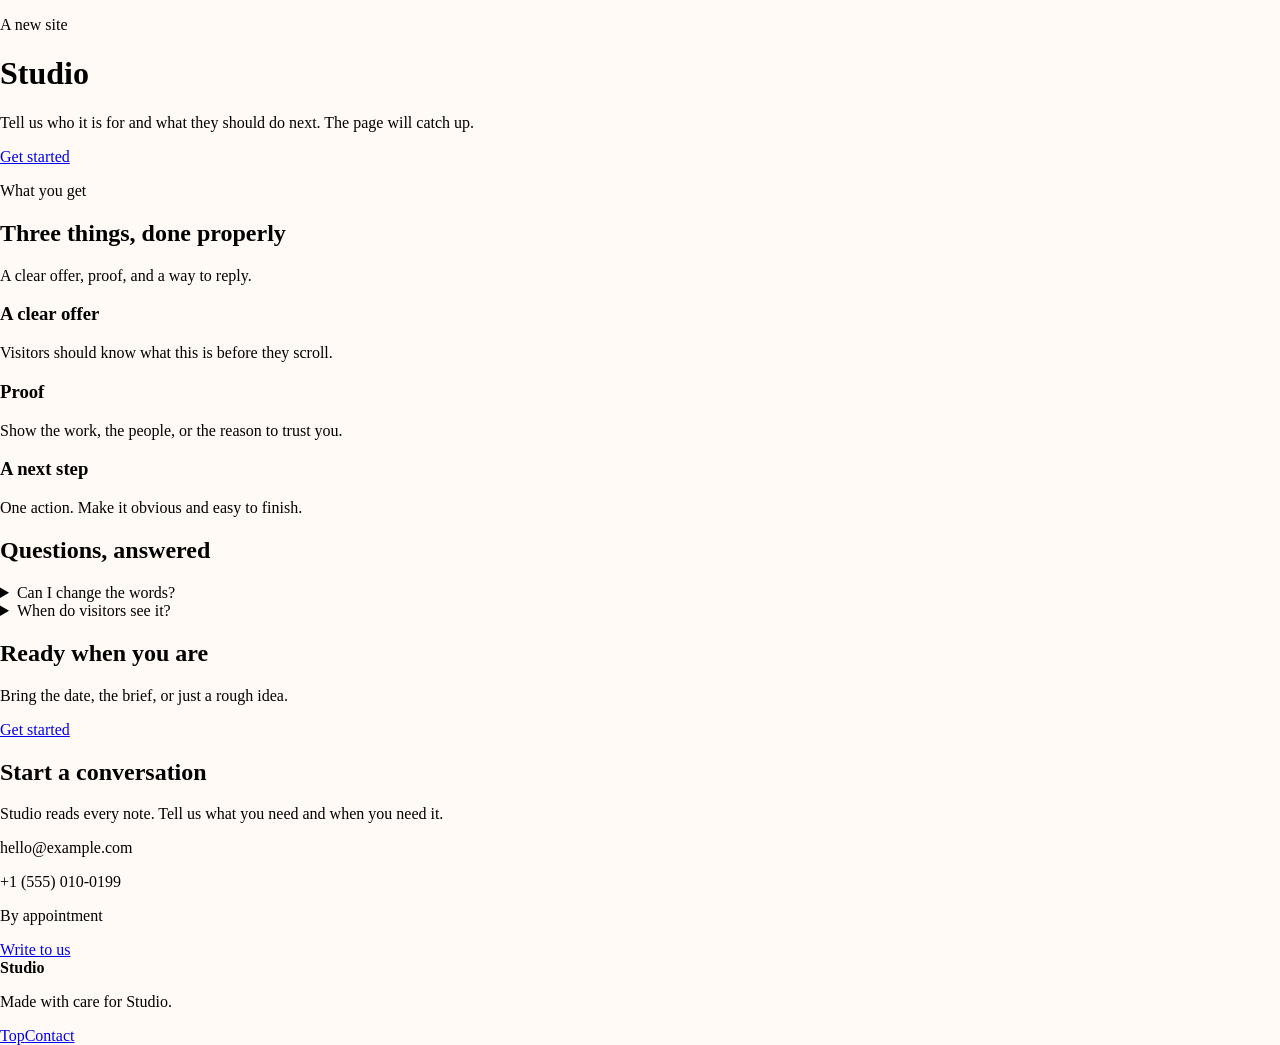
==== sites/samosa-seller-ce75/index.html @ 52d072a5 "Add sites/samosa-seller-ce75" ====
<!DOCTYPE html>
<html lang="en"><head><meta charset="utf-8"><meta name="viewport" content="width=device-width, initial-scale=1"><title>Studio</title><link rel="stylesheet" href="styles.css"></head><body style="margin:0;background:#fffaf5"><div class="site" id="top" style="--primary:#c2410c;--accent:#ea580c;--background:#fffaf5;--surface:#ffffff;--text:#1c1917;--muted:#78716c;--font:Outfit, sans-serif;--display:Fraunces, Georgia, serif;--radius:18px;--on-primary:#ffffff"><header class="hero" id="hero-45e8be"><div class="wrap"><p class="eyebrow">A new site</p><h1>Studio</h1><p class="subhead">Tell us who it is for and what they should do next. The page will catch up.</p><a class="btn" href="#contact-f2dfbe">Get started</a></div></header><section class="band" id="features-eb4b9d"><div class="wrap"><p class="eyebrow">What you get</p><h2>Three things, done properly</h2><p class="lede">A clear offer, proof, and a way to reply.</p><div class="grid cols-3"><article class="card"><h3>A clear offer</h3><p>Visitors should know what this is before they scroll.</p></article><article class="card"><h3>Proof</h3><p>Show the work, the people, or the reason to trust you.</p></article><article class="card"><h3>A next step</h3><p>One action. Make it obvious and easy to finish.</p></article></div></div></section><section class="band" id="faq-fde30a"><div class="wrap prose"><h2>Questions, answered</h2><details><summary>Can I change the words?</summary><p>Select any section and type, or tell the chat what to rewrite.</p></details><details><summary>When do visitors see it?</summary><p>When you publish. Drafts stay in the editor until then.</p></details></div></section><section class="cta-band" id="cta-1ad4f1"><div class="wrap"><h2>Ready when you are</h2><p>Bring the date, the brief, or just a rough idea.</p><a class="btn btn-invert" href="#contact-f2dfbe">Get started</a></div></section><section class="band" id="contact-f2dfbe"><div class="wrap split"><div><h2>Start a conversation</h2><p class="lede">Studio reads every note. Tell us what you need and when you need it.</p></div><div class="card contact-card"><p>hello@example.com</p><p>+1 (555) 010-0199</p><p>By appointment</p><a class="btn" href="mailto:hello@example.com">Write to us</a></div></div></section><footer class="site-footer" id="footer-05ef26"><div class="wrap footer-row"><div><strong class="brand">Studio</strong><p>Made with care for Studio.</p></div><nav><a href="#top">Top</a><a href="#contact-f2dfbe">Contact</a></nav></div></footer></div></body></html>
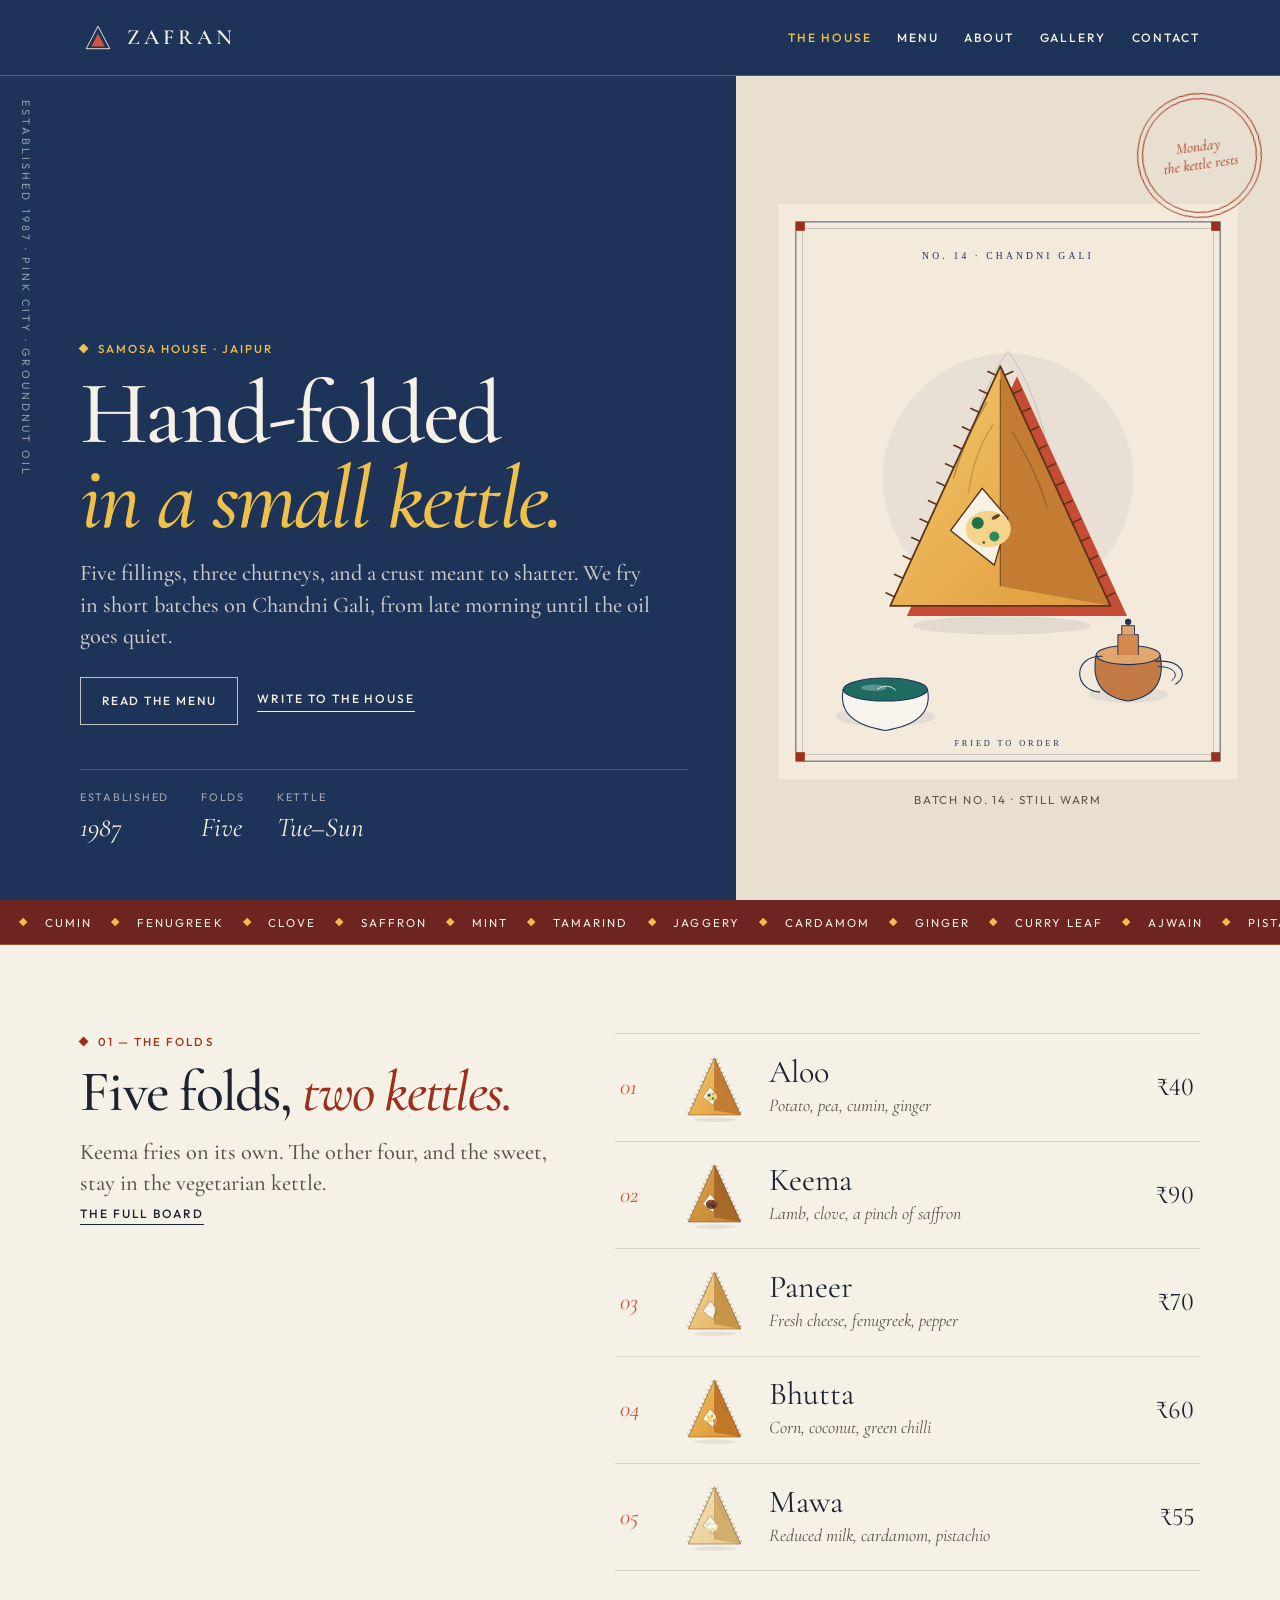
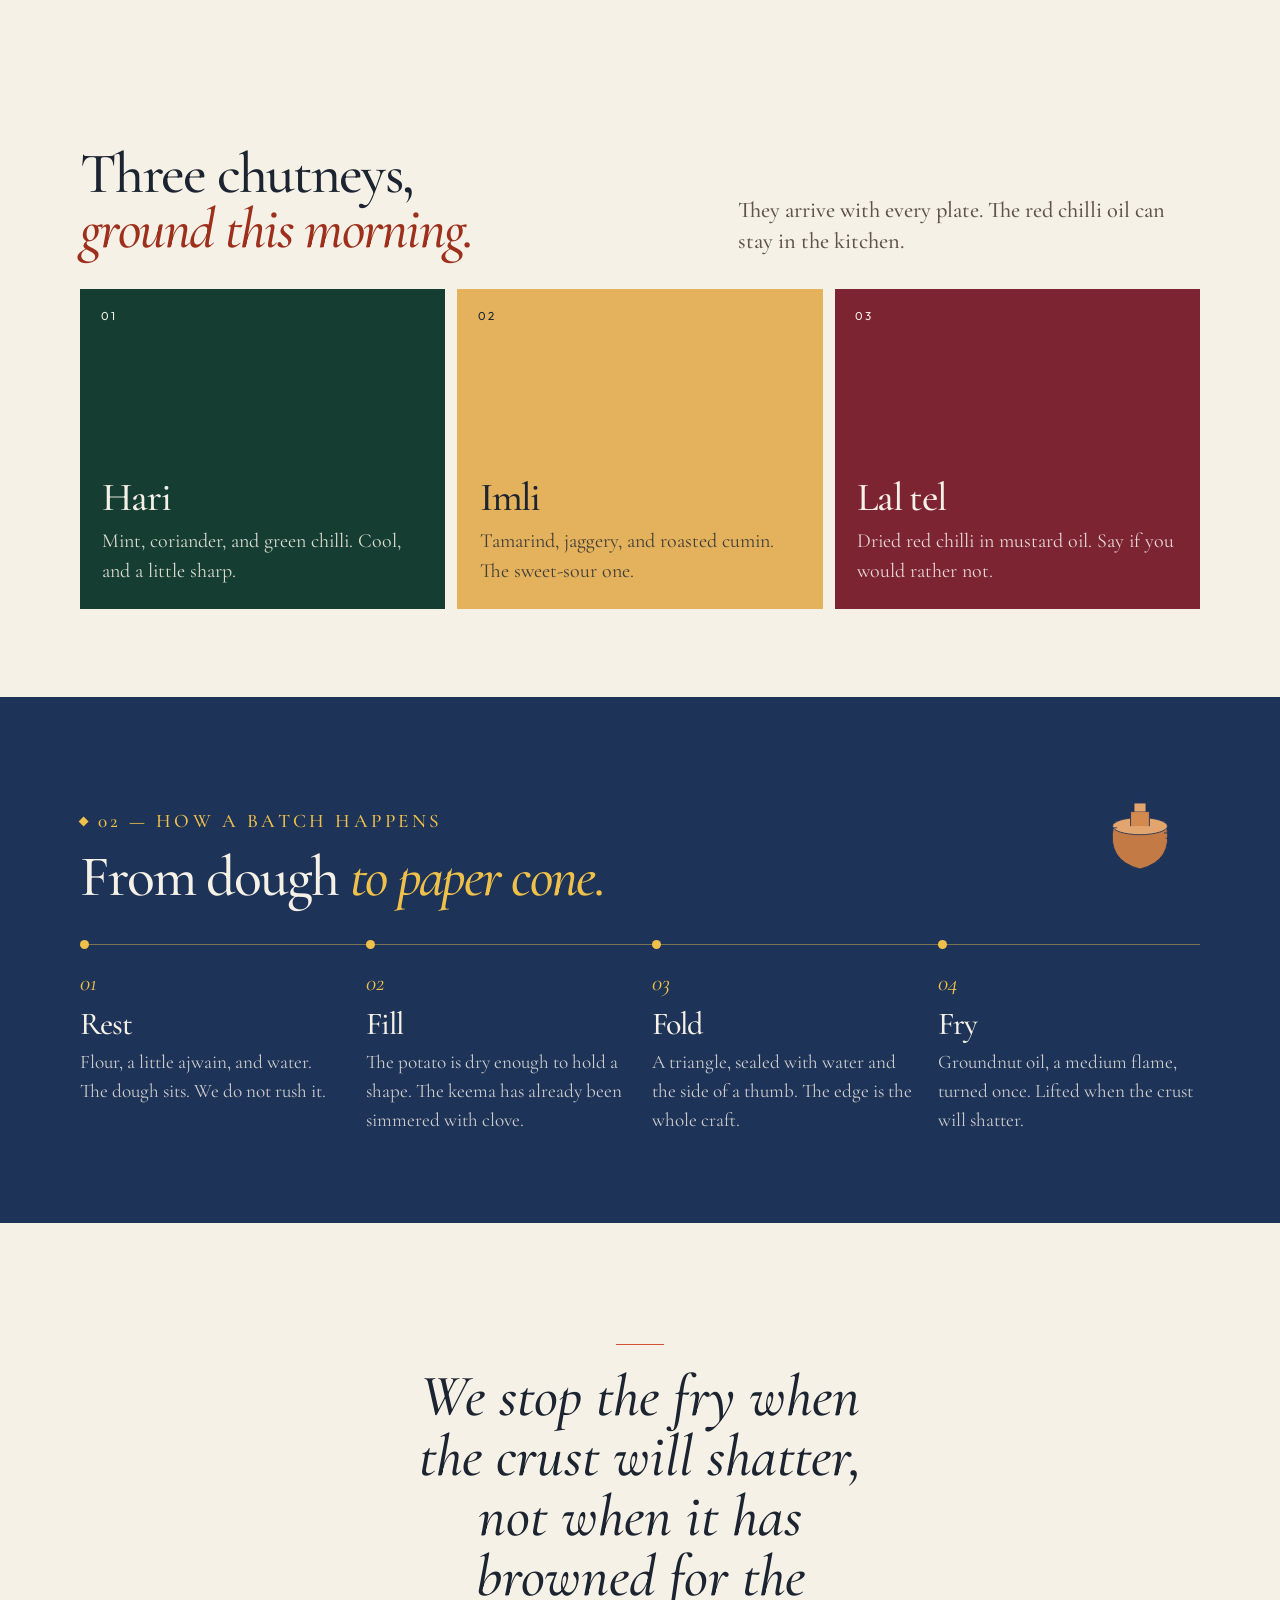
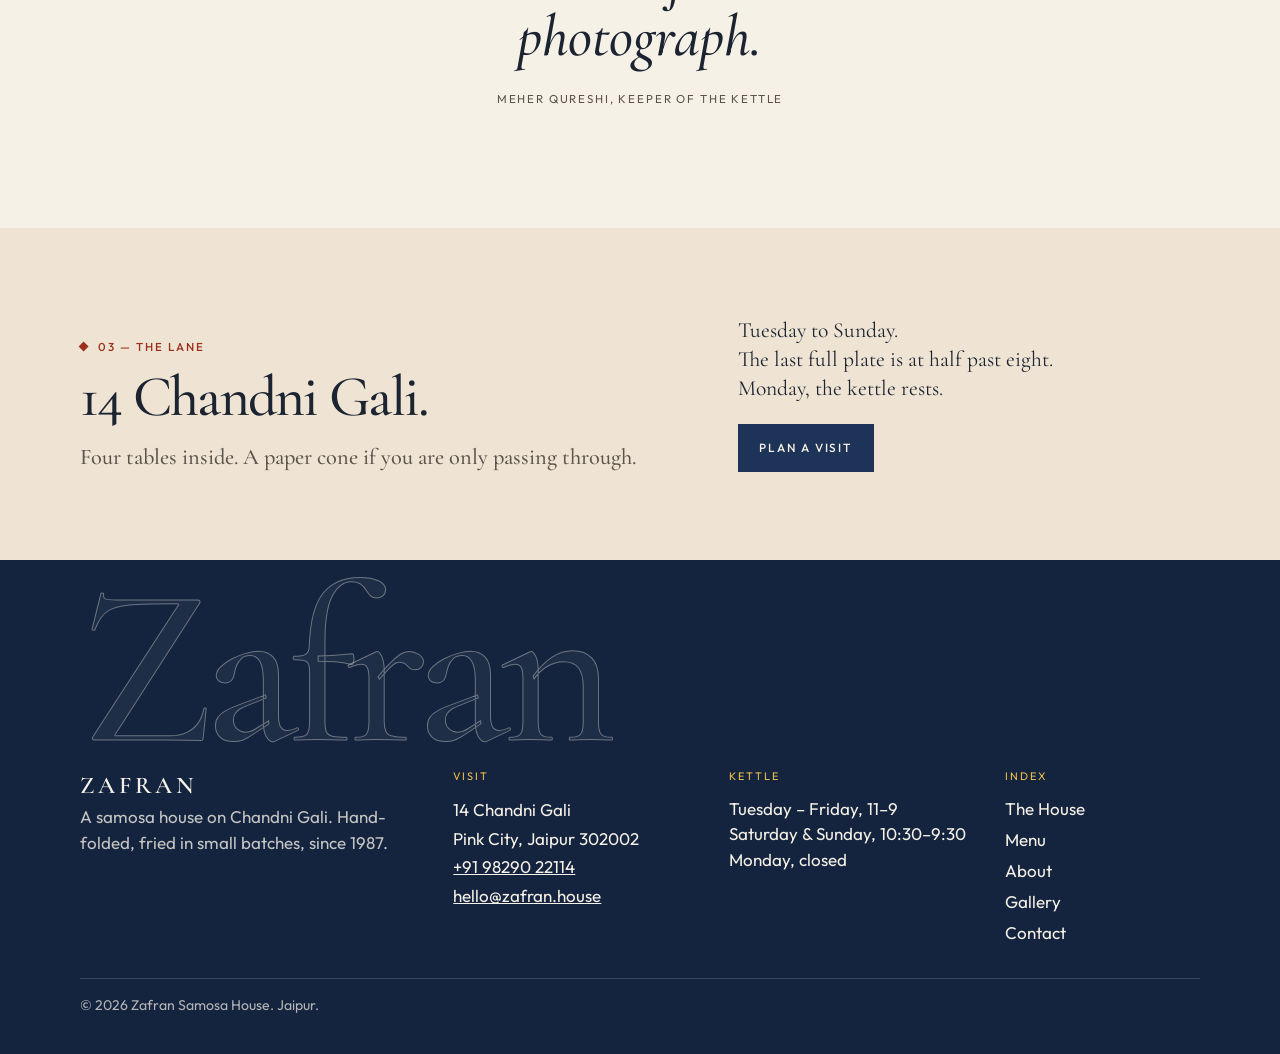
==== commit 08be7bf8: "Build the Zafran samosa house website. Replace the starter page with an indigo-and-ivory static site" ====
--- a/sites/samosa-seller-ce75/index.html
+++ b/sites/samosa-seller-ce75/index.html
@@ -1,2 +1,239 @@
 <!DOCTYPE html>
-<html lang="en"><head><meta charset="utf-8"><meta name="viewport" content="width=device-width, initial-scale=1"><title>Studio</title><link rel="stylesheet" href="styles.css"></head><body style="margin:0;background:#fffaf5"><div class="site" id="top" style="--primary:#c2410c;--accent:#ea580c;--background:#fffaf5;--surface:#ffffff;--text:#1c1917;--muted:#78716c;--font:Outfit, sans-serif;--display:Fraunces, Georgia, serif;--radius:18px;--on-primary:#ffffff"><header class="hero" id="hero-45e8be"><div class="wrap"><p class="eyebrow">A new site</p><h1>Studio</h1><p class="subhead">Tell us who it is for and what they should do next. The page will catch up.</p><a class="btn" href="#contact-f2dfbe">Get started</a></div></header><section class="band" id="features-eb4b9d"><div class="wrap"><p class="eyebrow">What you get</p><h2>Three things, done properly</h2><p class="lede">A clear offer, proof, and a way to reply.</p><div class="grid cols-3"><article class="card"><h3>A clear offer</h3><p>Visitors should know what this is before they scroll.</p></article><article class="card"><h3>Proof</h3><p>Show the work, the people, or the reason to trust you.</p></article><article class="card"><h3>A next step</h3><p>One action. Make it obvious and easy to finish.</p></article></div></div></section><section class="band" id="faq-fde30a"><div class="wrap prose"><h2>Questions, answered</h2><details><summary>Can I change the words?</summary><p>Select any section and type, or tell the chat what to rewrite.</p></details><details><summary>When do visitors see it?</summary><p>When you publish. Drafts stay in the editor until then.</p></details></div></section><section class="cta-band" id="cta-1ad4f1"><div class="wrap"><h2>Ready when you are</h2><p>Bring the date, the brief, or just a rough idea.</p><a class="btn btn-invert" href="#contact-f2dfbe">Get started</a></div></section><section class="band" id="contact-f2dfbe"><div class="wrap split"><div><h2>Start a conversation</h2><p class="lede">Studio reads every note. Tell us what you need and when you need it.</p></div><div class="card contact-card"><p>hello@example.com</p><p>+1 (555) 010-0199</p><p>By appointment</p><a class="btn" href="mailto:hello@example.com">Write to us</a></div></div></section><footer class="site-footer" id="footer-05ef26"><div class="wrap footer-row"><div><strong class="brand">Studio</strong><p>Made with care for Studio.</p></div><nav><a href="#top">Top</a><a href="#contact-f2dfbe">Contact</a></nav></div></footer></div></body></html>
+<html lang="en">
+<head>
+  <meta charset="utf-8">
+  <meta name="viewport" content="width=device-width, initial-scale=1">
+  <meta name="theme-color" content="#1e3358">
+  <title>Zafran — Hand-folded samosas in Jaipur</title>
+  <meta name="description" content="Zafran is a small samosa house on Chandni Gali, Jaipur. Five hand-folded fillings, chutneys ground each morning, and a crust meant to shatter.">
+  <link rel="icon" href="images/mark.svg" type="image/svg+xml">
+  <link rel="preconnect" href="https://fonts.googleapis.com">
+  <link rel="preconnect" href="https://fonts.gstatic.com" crossorigin>
+  <link href="https://fonts.googleapis.com/css2?family=Cormorant+Garamond:ital,wght@0,500;0,600;1,500;1,600&family=Outfit:wght@400;500;600&display=swap" rel="stylesheet">
+  <link rel="stylesheet" href="styles.css">
+</head>
+<body>
+  <a class="skip" href="#content">Skip to content</a>
+  <header class="nav">
+    <a class="wordmark" href="index.html">
+      <img src="images/mark.svg" width="36" height="36" alt="">
+      <span>Zafran</span>
+    </a>
+    <input class="nav-toggle" id="nav-toggle" type="checkbox">
+    <label class="nav-burger" for="nav-toggle">
+      <span class="nav-burger-lines" aria-hidden="true"><span></span><span></span></span>
+      Menu
+    </label>
+    <nav id="site-nav" aria-label="Primary">
+      <a href="index.html" aria-current="page">The House</a>
+      <a href="menu.html">Menu</a>
+      <a href="about.html">About</a>
+      <a href="gallery.html">Gallery</a>
+      <a href="contact.html">Contact</a>
+    </nav>
+  </header>
+
+  <main id="content">
+    <section class="hero">
+      <p class="spine">Established 1987 · Pink City · Groundnut oil</p>
+      <div class="hero-copy">
+        <p class="kicker">Samosa house · Jaipur</p>
+        <h1>Hand-folded<br><em>in a small kettle.</em></h1>
+        <p class="lede">Five fillings, three chutneys, and a crust meant to shatter. We fry in short batches on Chandni Gali, from late morning until the oil goes quiet.</p>
+        <div class="hero-actions">
+          <a class="btn" href="menu.html">Read the menu</a>
+          <a class="link-quiet" href="contact.html">Write to the house</a>
+        </div>
+        <dl class="facts">
+          <div><dt>Established</dt><dd>1987</dd></div>
+          <div><dt>Folds</dt><dd>Five</dd></div>
+          <div><dt>Kettle</dt><dd>Tue–Sun</dd></div>
+        </dl>
+      </div>
+      <div class="hero-panel">
+        <p class="seal">Monday<br>the kettle rests</p>
+        <figure>
+          <img src="images/hero-still.svg" width="720" height="900" alt="A golden samosa with a vermillion shadow, a copper kettle, and a bowl of mint chutney, framed like a print.">
+          <figcaption>Batch no. 14 · still warm</figcaption>
+        </figure>
+      </div>
+    </section>
+
+    <div class="marquee" aria-hidden="true">
+      <div class="marquee-track">
+        <span>Cumin</span><span>Fenugreek</span><span>Clove</span><span>Saffron</span><span>Mint</span><span>Tamarind</span><span>Jaggery</span><span>Cardamom</span><span>Ginger</span><span>Curry leaf</span><span>Ajwain</span><span>Pistachio</span>
+        <span>Cumin</span><span>Fenugreek</span><span>Clove</span><span>Saffron</span><span>Mint</span><span>Tamarind</span><span>Jaggery</span><span>Cardamom</span><span>Ginger</span><span>Curry leaf</span><span>Ajwain</span><span>Pistachio</span>
+      </div>
+    </div>
+
+    <section class="section folds">
+      <div class="wrap folds-grid">
+        <div class="folds-intro">
+          <p class="kicker">01 — The folds</p>
+          <h2>Five folds, <em>two kettles.</em></h2>
+          <p class="lede">Keema fries on its own. The other four, and the sweet, stay in the vegetarian kettle.</p>
+          <a class="link-quiet" href="menu.html">The full board</a>
+        </div>
+        <ol class="fold-list">
+          <li>
+            <a href="menu.html#aloo">
+              <span class="num">01</span>
+              <img src="images/samosa-aloo.svg" alt="" width="72" height="88">
+              <span class="fold-copy"><span class="fold-name">Aloo</span><span class="fold-note">Potato, pea, cumin, ginger</span></span>
+              <span class="price">₹40</span>
+            </a>
+          </li>
+          <li>
+            <a href="menu.html#keema">
+              <span class="num">02</span>
+              <img src="images/samosa-keema.svg" alt="" width="72" height="88">
+              <span class="fold-copy"><span class="fold-name">Keema</span><span class="fold-note">Lamb, clove, a pinch of saffron</span></span>
+              <span class="price">₹90</span>
+            </a>
+          </li>
+          <li>
+            <a href="menu.html#paneer">
+              <span class="num">03</span>
+              <img src="images/samosa-paneer.svg" alt="" width="72" height="88">
+              <span class="fold-copy"><span class="fold-name">Paneer</span><span class="fold-note">Fresh cheese, fenugreek, pepper</span></span>
+              <span class="price">₹70</span>
+            </a>
+          </li>
+          <li>
+            <a href="menu.html#bhutta">
+              <span class="num">04</span>
+              <img src="images/samosa-bhutta.svg" alt="" width="72" height="88">
+              <span class="fold-copy"><span class="fold-name">Bhutta</span><span class="fold-note">Corn, coconut, green chilli</span></span>
+              <span class="price">₹60</span>
+            </a>
+          </li>
+          <li>
+            <a href="menu.html#mawa">
+              <span class="num">05</span>
+              <img src="images/samosa-mawa.svg" alt="" width="72" height="88">
+              <span class="fold-copy"><span class="fold-name">Mawa</span><span class="fold-note">Reduced milk, cardamom, pistachio</span></span>
+              <span class="price">₹55</span>
+            </a>
+          </li>
+        </ol>
+      </div>
+    </section>
+
+    <section class="section chutneys">
+      <div class="wrap">
+        <div class="chutney-head">
+          <h2>Three chutneys, <em>ground this morning.</em></h2>
+          <p class="lede">They arrive with every plate. The red chilli oil can stay in the kitchen.</p>
+        </div>
+        <ul class="swatches">
+          <li class="swatch hari">
+            <span class="swatch-no">01</span>
+            <h3>Hari</h3>
+            <p>Mint, coriander, and green chilli. Cool, and a little sharp.</p>
+          </li>
+          <li class="swatch imli">
+            <span class="swatch-no">02</span>
+            <h3>Imli</h3>
+            <p>Tamarind, jaggery, and roasted cumin. The sweet-sour one.</p>
+          </li>
+          <li class="swatch lal">
+            <span class="swatch-no">03</span>
+            <h3>Lal tel</h3>
+            <p>Dried red chilli in mustard oil. Say if you would rather not.</p>
+          </li>
+        </ul>
+      </div>
+    </section>
+
+    <section class="ritual">
+      <div class="wrap">
+        <div class="ritual-head">
+          <div>
+            <p class="kicker">02 — How a batch happens</p>
+            <h2>From dough <em>to paper cone.</em></h2>
+          </div>
+          <img src="images/kettle.svg" width="140" height="140" alt="">
+        </div>
+        <ol class="steps">
+          <li>
+            <span class="num">01</span>
+            <h3>Rest</h3>
+            <p>Flour, a little ajwain, and water. The dough sits. We do not rush it.</p>
+          </li>
+          <li>
+            <span class="num">02</span>
+            <h3>Fill</h3>
+            <p>The potato is dry enough to hold a shape. The keema has already been simmered with clove.</p>
+          </li>
+          <li>
+            <span class="num">03</span>
+            <h3>Fold</h3>
+            <p>A triangle, sealed with water and the side of a thumb. The edge is the whole craft.</p>
+          </li>
+          <li>
+            <span class="num">04</span>
+            <h3>Fry</h3>
+            <p>Groundnut oil, a medium flame, turned once. Lifted when the crust will shatter.</p>
+          </li>
+        </ol>
+      </div>
+    </section>
+
+    <section class="quote">
+      <figure>
+        <p class="rule" aria-hidden="true"></p>
+        <blockquote>We stop the fry when the crust will shatter, not when it has browned for the photograph.</blockquote>
+        <figcaption>Meher Qureshi, keeper of the kettle</figcaption>
+      </figure>
+    </section>
+
+    <section class="section invite">
+      <div class="wrap invite-grid">
+        <div>
+          <p class="kicker">03 — The lane</p>
+          <h2>14 Chandni Gali.</h2>
+          <p class="lede">Four tables inside. A paper cone if you are only passing through.</p>
+        </div>
+        <div class="invite-aside">
+          <p>Tuesday to Sunday.<br>The last full plate is at half past eight.<br>Monday, the kettle rests.</p>
+          <a class="btn-solid" href="contact.html">Plan a visit</a>
+        </div>
+      </div>
+    </section>
+  </main>
+
+  <footer class="footer">
+    <div class="wrap">
+      <p class="footer-mark" aria-hidden="true">Zafran</p>
+      <div class="footer-grid">
+        <div>
+          <a class="logo-type" href="index.html">Zafran</a>
+          <p class="footer-note">A samosa house on Chandni Gali. Hand-folded, fried in small batches, since 1987.</p>
+        </div>
+        <div>
+          <p class="footer-label">Visit</p>
+          <address>
+            14 Chandni Gali<br>
+            Pink City, Jaipur 302002<br>
+            <a href="tel:+919829022114">+91 98290 22114</a><br>
+            <a href="mailto:hello@zafran.house">hello@zafran.house</a>
+          </address>
+        </div>
+        <div>
+          <p class="footer-label">Kettle</p>
+          <p>Tuesday – Friday, 11–9<br>Saturday &amp; Sunday, 10:30–9:30<br>Monday, closed</p>
+        </div>
+        <nav aria-label="Footer">
+          <p class="footer-label">Index</p>
+          <a href="index.html">The House</a>
+          <a href="menu.html">Menu</a>
+          <a href="about.html">About</a>
+          <a href="gallery.html">Gallery</a>
+          <a href="contact.html">Contact</a>
+        </nav>
+      </div>
+      <p class="legal">© 2026 Zafran Samosa House. Jaipur.</p>
+    </div>
+  </footer>
+</body>
+</html>
--- a/sites/samosa-seller-ce75/styles.css
+++ b/sites/samosa-seller-ce75/styles.css
@@ -0,0 +1,942 @@
+:root {
+  --indigo: #1e3358;
+  --indigo-deep: #14243f;
+  --ivory: #f6f1e7;
+  --ivory-deep: #efe4d4;
+  --ink: #1b2430;
+  --muted: #5c534a;
+  --vermillion: #d4523a;
+  --vermillion-deep: #9d301c;
+  --marigold: #e2a322;
+  --marigold-soft: #f0c14a;
+  --line: rgba(27, 36, 48, 0.14);
+  --serif: "Cormorant Garamond", Georgia, "Times New Roman", serif;
+  --sans: Outfit, "Avenir Next", "Segoe UI", sans-serif;
+  --nav-h: 76px;
+}
+
+*, *::before, *::after { box-sizing: border-box; }
+
+html { scroll-behavior: smooth; }
+
+body {
+  margin: 0;
+  background: var(--ivory);
+  color: var(--ink);
+  font-family: var(--sans);
+  font-size: 17px;
+  line-height: 1.5;
+}
+
+img { max-width: 100%; height: auto; display: block; }
+p { margin: 0; }
+button, input, select, textarea { font: inherit; }
+
+::selection { background: var(--indigo); color: var(--ivory); }
+
+:focus-visible {
+  outline: 2px solid var(--vermillion);
+  outline-offset: 3px;
+}
+
+h1, h2, h3 {
+  font-family: var(--serif);
+  font-weight: 500;
+  letter-spacing: -0.03em;
+  line-height: 0.95;
+  margin: 0;
+  text-wrap: balance;
+}
+
+h1 { font-size: clamp(3.2rem, 7vw, 6.3rem); }
+h2 { font-size: clamp(2.3rem, 4.5vw, 4.1rem); }
+h3 { font-size: 1.8rem; line-height: 1.1; }
+
+h1 em, h2 em { font-style: italic; font-weight: 500; }
+.hero em, .mast em, .ritual em { color: var(--marigold-soft); }
+.folds em, .chutneys em, .invite em, .about-page em { color: var(--vermillion-deep); }
+
+.skip {
+  position: absolute;
+  left: 1rem;
+  top: -3rem;
+  background: var(--ivory);
+  color: var(--ink);
+  padding: 0.5rem 0.8rem;
+  z-index: 60;
+}
+
+.skip:focus { top: 0.7rem; }
+
+.sr-only {
+  position: absolute;
+  width: 1px;
+  height: 1px;
+  padding: 0;
+  margin: -1px;
+  overflow: hidden;
+  clip: rect(0, 0, 0, 0);
+  border: 0;
+}
+
+.wrap {
+  width: min(1120px, calc(100% - 3rem));
+  margin-inline: auto;
+}
+
+.kicker {
+  display: flex;
+  align-items: center;
+  gap: 0.65rem;
+  margin: 0 0 0.9rem;
+  font-size: 0.72rem;
+  font-weight: 500;
+  letter-spacing: 0.18em;
+  text-transform: uppercase;
+  color: var(--vermillion-deep);
+}
+
+.kicker::before {
+  content: "";
+  width: 0.45rem;
+  height: 0.45rem;
+  background: currentColor;
+  transform: rotate(45deg);
+  flex: none;
+}
+
+.hero .kicker, .mast .kicker, .ritual .kicker { color: var(--marigold-soft); }
+
+.lede {
+  font-family: var(--serif);
+  font-size: 1.4rem;
+  line-height: 1.4;
+  font-weight: 500;
+  color: var(--muted);
+  max-width: 36rem;
+  margin-top: 1rem;
+}
+
+.hero .lede, .mast .lede { color: rgba(246, 241, 231, 0.8); }
+
+.section { padding: 5.5rem 0; }
+
+.nav {
+  position: sticky;
+  top: 0;
+  z-index: 30;
+  height: var(--nav-h);
+  display: flex;
+  align-items: center;
+  justify-content: space-between;
+  gap: 1rem;
+  padding: 0 max(1.5rem, calc((100vw - 1120px) / 2));
+  background: var(--indigo);
+  color: var(--ivory);
+  border-bottom: 1px solid rgba(240, 193, 74, 0.28);
+}
+
+.wordmark {
+  display: inline-flex;
+  align-items: center;
+  gap: 0.7rem;
+  color: var(--ivory);
+  text-decoration: none;
+  font-family: var(--serif);
+  font-weight: 600;
+  letter-spacing: 0.18em;
+  text-transform: uppercase;
+  font-size: 1.35rem;
+}
+
+.wordmark img { width: 36px; height: 36px; }
+
+.nav-toggle {
+  position: absolute;
+  width: 1px;
+  height: 1px;
+  overflow: hidden;
+  clip: rect(0 0 0 0);
+}
+
+.nav-burger { display: none; }
+
+#site-nav { display: flex; gap: 1.6rem; }
+
+#site-nav a {
+  color: var(--ivory);
+  text-decoration: none;
+  font-size: 0.75rem;
+  letter-spacing: 0.16em;
+  text-transform: uppercase;
+  font-weight: 500;
+}
+
+#site-nav a[aria-current="page"],
+#site-nav a:hover { color: var(--marigold-soft); }
+
+.hero {
+  position: relative;
+  display: grid;
+  grid-template-columns: 1.15fr 0.85fr;
+  min-height: calc(100svh - var(--nav-h));
+  background: var(--indigo);
+  color: var(--ivory);
+}
+
+.hero-copy {
+  display: flex;
+  flex-direction: column;
+  justify-content: flex-end;
+  padding: 3.5rem 3rem 3.2rem max(1.5rem, calc((100vw - 1120px) / 2));
+}
+
+.spine {
+  position: absolute;
+  top: 1.5rem;
+  bottom: 1.5rem;
+  left: 1.1rem;
+  margin: 0;
+  writing-mode: vertical-rl;
+  letter-spacing: 0.28em;
+  text-transform: uppercase;
+  font-size: 0.68rem;
+  color: rgba(246, 241, 231, 0.55);
+}
+
+.hero-actions {
+  display: flex;
+  flex-wrap: wrap;
+  gap: 1.2rem;
+  align-items: center;
+  margin-top: 1.6rem;
+}
+
+.btn, .btn-solid {
+  display: inline-flex;
+  align-items: center;
+  justify-content: center;
+  min-height: 48px;
+  padding: 0 1.3rem;
+  text-decoration: none;
+  font-family: var(--sans);
+  font-size: 0.74rem;
+  font-weight: 500;
+  letter-spacing: 0.16em;
+  text-transform: uppercase;
+  border: 1px solid transparent;
+  cursor: pointer;
+  background: transparent;
+}
+
+.btn { color: var(--ivory); border-color: rgba(246, 241, 231, 0.75); }
+.btn:hover { background: var(--ivory); color: var(--indigo); }
+
+.btn-solid {
+  background: var(--indigo);
+  color: var(--ivory);
+  border-color: var(--indigo);
+}
+
+.btn-solid:hover { background: var(--vermillion); border-color: var(--vermillion); }
+
+.link-quiet {
+  color: inherit;
+  font-size: 0.75rem;
+  font-weight: 500;
+  letter-spacing: 0.16em;
+  text-transform: uppercase;
+  text-decoration: none;
+  border-bottom: 1px solid currentColor;
+  padding-bottom: 0.2rem;
+}
+
+.link-quiet:hover { color: var(--vermillion-deep); }
+.hero .link-quiet:hover, .mast .link-quiet:hover { color: var(--marigold-soft); }
+
+.facts {
+  display: grid;
+  grid-template-columns: repeat(3, max-content);
+  gap: 2rem;
+  margin: 2.75rem 0 0;
+  padding-top: 1.2rem;
+  border-top: 1px solid rgba(246, 241, 231, 0.22);
+}
+
+.facts dt {
+  font-size: 0.68rem;
+  letter-spacing: 0.16em;
+  text-transform: uppercase;
+  color: rgba(246, 241, 231, 0.62);
+}
+
+.facts dd {
+  margin: 0.15rem 0 0;
+  font-family: var(--serif);
+  font-style: italic;
+  font-size: 1.7rem;
+}
+
+.hero-panel {
+  position: relative;
+  background: #e9dfd0;
+  display: flex;
+  align-items: center;
+  justify-content: center;
+  padding: 4.5rem 2rem 2.2rem;
+}
+
+.hero-panel figure { margin: 0; width: min(100%, 460px); }
+.hero-panel figcaption {
+  margin-top: 0.75rem;
+  text-align: center;
+  font-size: 0.72rem;
+  letter-spacing: 0.16em;
+  text-transform: uppercase;
+  color: var(--muted);
+}
+
+.seal {
+  position: absolute;
+  top: 1.4rem;
+  right: 1.4rem;
+  z-index: 2;
+  width: 7.2rem;
+  height: 7.2rem;
+  margin: 0;
+  display: grid;
+  place-items: center;
+  text-align: center;
+  border: 1px solid var(--vermillion-deep);
+  border-radius: 50%;
+  color: var(--vermillion-deep);
+  font-family: var(--serif);
+  font-style: italic;
+  font-size: 0.95rem;
+  line-height: 1.15;
+  transform: rotate(-8deg);
+  outline: 1px solid var(--vermillion-deep);
+  outline-offset: 4px;
+}
+
+.marquee {
+  overflow: hidden;
+  background: #6e2420;
+  color: #f6f1e7;
+  border-bottom: 1px solid rgba(240, 193, 74, 0.3);
+}
+
+.marquee-track {
+  display: flex;
+  width: max-content;
+  animation: drift 42s linear infinite;
+}
+
+.marquee span {
+  display: inline-flex;
+  align-items: center;
+  gap: 1.15rem;
+  padding: 0.85rem 0 0.85rem 1.25rem;
+  font-size: 0.72rem;
+  letter-spacing: 0.18em;
+  text-transform: uppercase;
+}
+
+.marquee span::before {
+  content: "";
+  width: 0.4rem;
+  height: 0.4rem;
+  background: var(--marigold-soft);
+  transform: rotate(45deg);
+}
+
+.marquee:hover .marquee-track { animation-play-state: paused; }
+
+@keyframes drift {
+  from { transform: translateX(0); }
+  to { transform: translateX(-50%); }
+}
+
+.folds-grid, .essay-layout, .contact-grid, .visit-grid {
+  display: grid;
+  grid-template-columns: 0.9fr 1.1fr;
+  gap: 3.5rem;
+  align-items: start;
+}
+
+.essay-layout { grid-template-columns: 1.25fr 0.75fr; }
+.essay-layout .essay { order: 1; }
+.essay-layout .story-figure { order: 2; }
+.contact-grid { grid-template-columns: 0.85fr 1.15fr; }
+.visit-grid { grid-template-columns: 1fr 1fr; margin-bottom: 3.5rem; }
+
+.folds-intro { position: sticky; top: calc(var(--nav-h) + 1.5rem); }
+
+.fold-list { list-style: none; margin: 0; padding: 0; }
+
+.fold-list a {
+  display: grid;
+  grid-template-columns: 3rem 4.5rem 1fr auto;
+  gap: 0.9rem;
+  align-items: center;
+  padding: 0.95rem 0.35rem;
+  border-top: 1px solid var(--line);
+  text-decoration: none;
+  color: inherit;
+}
+
+.fold-list li:last-child a { border-bottom: 1px solid var(--line); }
+.fold-list img { width: 64px; height: 76px; object-fit: contain; }
+.fold-list a:hover { background: rgba(212, 82, 58, 0.06); }
+.fold-list a:hover .fold-name { color: var(--vermillion-deep); }
+
+.num {
+  font-family: var(--serif);
+  font-style: italic;
+  color: var(--vermillion);
+  font-size: 1.45rem;
+}
+
+.fold-name {
+  display: block;
+  font-family: var(--serif);
+  font-size: 2rem;
+  line-height: 1;
+}
+
+.fold-note {
+  display: block;
+  margin-top: 0.25rem;
+  font-family: var(--serif);
+  font-style: italic;
+  color: var(--muted);
+  font-size: 1.12rem;
+}
+
+.price {
+  font-family: var(--serif);
+  font-variant-numeric: lining-nums;
+  font-size: 1.6rem;
+}
+
+.chutney-head, .invite-grid {
+  display: grid;
+  grid-template-columns: 1.15fr 0.85fr;
+  gap: 2rem;
+  align-items: end;
+}
+
+.swatches {
+  list-style: none;
+  padding: 0;
+  margin: 2rem 0 0;
+  display: grid;
+  grid-template-columns: repeat(3, 1fr);
+  gap: 0.75rem;
+}
+
+.swatch {
+  position: relative;
+  min-height: 320px;
+  padding: 1.4rem;
+  display: flex;
+  flex-direction: column;
+  justify-content: flex-end;
+  color: var(--ivory);
+  transition: transform 0.25s ease;
+}
+
+.swatch:hover { transform: translateY(-4px); }
+.swatch.hari { background: #163d32; }
+.swatch.imli { background: #e4b15c; color: var(--ink); }
+.swatch.lal { background: #7c2432; }
+.swatch h3 { font-size: 2.5rem; }
+.swatch p { margin-top: 0.45rem; font-family: var(--serif); font-size: 1.25rem; }
+.swatch.hari p, .swatch.lal p { color: rgba(246, 241, 231, 0.88); }
+.swatch.imli p { color: rgba(27, 36, 48, 0.82); }
+
+.swatch-no {
+  position: absolute;
+  top: 1.15rem;
+  left: 1.3rem;
+  font-size: 0.72rem;
+  letter-spacing: 0.16em;
+}
+
+.ritual { background: var(--indigo); color: var(--ivory); padding: 5.5rem 0; }
+.ritual p { color: rgba(246, 241, 231, 0.8); font-family: var(--serif); font-size: 1.2rem; }
+.ritual .num { color: var(--marigold-soft); }
+
+.ritual-head {
+  display: flex;
+  justify-content: space-between;
+  align-items: end;
+  gap: 2rem;
+}
+
+.ritual-head img { width: 120px; height: auto; }
+
+.steps {
+  list-style: none;
+  padding: 2.2rem 0 0;
+  margin: 0;
+  display: grid;
+  grid-template-columns: repeat(4, 1fr);
+  gap: 1.5rem;
+  position: relative;
+}
+
+.steps::before {
+  content: "";
+  position: absolute;
+  top: 2.45rem;
+  left: 0;
+  right: 0;
+  height: 1px;
+  background: rgba(240, 193, 74, 0.45);
+}
+
+.steps li { position: relative; padding-top: 1.6rem; }
+.steps h3 { margin: 0.35rem 0 0.45rem; font-size: 2rem; }
+
+.steps li::before {
+  content: "";
+  position: absolute;
+  top: 0;
+  left: 0;
+  width: 9px;
+  height: 9px;
+  border-radius: 50%;
+  background: var(--marigold-soft);
+}
+
+.quote { padding: 6.5rem 1.5rem; text-align: center; }
+
+.quote .rule {
+  width: 3rem;
+  height: 1px;
+  margin: 0 auto 1.4rem;
+  background: var(--vermillion);
+  border: 0;
+}
+
+.quote blockquote {
+  margin: 0 auto;
+  max-width: 18ch;
+  font-family: var(--serif);
+  font-style: italic;
+  font-weight: 500;
+  font-size: clamp(2.1rem, 4.6vw, 4rem);
+  line-height: 1.02;
+}
+
+.quote figcaption {
+  margin-top: 1.4rem;
+  font-size: 0.72rem;
+  letter-spacing: 0.16em;
+  text-transform: uppercase;
+  color: var(--muted);
+}
+
+.invite { background: var(--ivory-deep); }
+.invite-grid .btn-solid { margin-top: 1.3rem; }
+.invite-aside p { font-family: var(--serif); font-size: 1.35rem; line-height: 1.35; }
+
+.mast { background: var(--indigo); color: var(--ivory); padding: 4.2rem 0 3.2rem; }
+.mast h1 { max-width: 14ch; }
+
+.subnav {
+  position: sticky;
+  top: var(--nav-h);
+  z-index: 15;
+  background: rgba(246, 241, 231, 0.94);
+  border-bottom: 1px solid var(--line);
+}
+
+.subnav-inner {
+  display: flex;
+  gap: 1.4rem;
+  overflow-x: auto;
+  padding: 0.85rem 0;
+}
+
+.subnav a {
+  color: var(--ink);
+  text-decoration: none;
+  white-space: nowrap;
+  font-size: 0.72rem;
+  font-weight: 500;
+  letter-spacing: 0.16em;
+  text-transform: uppercase;
+}
+
+.subnav a:hover { color: var(--vermillion-deep); }
+
+.menu-wrap { padding: 1rem 0 4.5rem; }
+.menu-cat { margin: 2.8rem 0 0.35rem; scroll-margin-top: 150px; }
+.dish { scroll-margin-top: 150px; }
+
+.dish {
+  display: grid;
+  grid-template-columns: 92px 1fr;
+  gap: 1rem;
+  align-items: center;
+  padding: 1.3rem 0;
+  border-top: 1px solid var(--line);
+}
+
+.dish:last-of-type { border-bottom: 1px solid var(--line); }
+.dish img { width: 88px; height: auto; }
+.dish-plain { grid-template-columns: 1fr; }
+
+.dish-top { display: flex; align-items: baseline; gap: 0.75rem; }
+.dish-top h3 { font-size: 2rem; }
+
+.leader {
+  flex: 1;
+  border-bottom: 1px dotted rgba(27, 36, 48, 0.35);
+  transform: translateY(-0.28rem);
+}
+
+.dish .price { margin: 0; font-size: 1.7rem; }
+.blurb { margin-top: 0.4rem; font-family: var(--serif); font-size: 1.2rem; color: var(--muted); }
+
+.meta {
+  margin-top: 0.45rem;
+  font-size: 0.68rem;
+  letter-spacing: 0.14em;
+  text-transform: uppercase;
+  color: var(--muted);
+}
+
+.plain-list { list-style: none; padding: 0; margin: 1rem 0 0; }
+.plain-list li {
+  padding: 0.85rem 0;
+  border-top: 1px solid var(--line);
+  font-family: var(--serif);
+  font-size: 1.3rem;
+}
+.plain-list li:last-child { border-bottom: 1px solid var(--line); }
+
+.slips { display: grid; grid-template-columns: 1fr 1fr; gap: 1rem; margin-top: 1.4rem; }
+.slip { border: 1px solid var(--ink); padding: 1.35rem; }
+.slip p { margin-top: 0.45rem; font-family: var(--serif); font-size: 1.2rem; color: var(--muted); }
+.slip-price { font-family: var(--serif); font-size: 3rem; line-height: 1; margin: 0.7rem 0 0; color: var(--ink); }
+
+.essay p {
+  font-family: var(--serif);
+  font-size: 1.32rem;
+  line-height: 1.45;
+  margin: 0 0 1rem;
+}
+
+.essay > p:first-of-type::first-letter {
+  float: left;
+  font-family: var(--serif);
+  font-size: 4.6rem;
+  line-height: 0.8;
+  padding: 0.15rem 0.5rem 0 0;
+  color: var(--vermillion-deep);
+}
+
+.story-figure { margin: 0; }
+.story-figure figcaption,
+.gallery-grid figcaption,
+.samosa-row figcaption {
+  margin-top: 0.55rem;
+  font-size: 0.72rem;
+  letter-spacing: 0.14em;
+  text-transform: uppercase;
+  color: var(--muted);
+}
+
+.pull {
+  margin: 1.6rem 0 1.8rem;
+  padding-left: 1.1rem;
+  border-left: 1px solid var(--vermillion);
+}
+
+.pull blockquote {
+  margin: 0;
+  font-family: var(--serif);
+  font-style: italic;
+  font-size: 1.8rem;
+  line-height: 1.2;
+}
+
+.pull figcaption {
+  margin-top: 0.55rem;
+  font-size: 0.72rem;
+  letter-spacing: 0.14em;
+  text-transform: uppercase;
+  color: var(--muted);
+}
+
+.timeline { list-style: none; margin: 1.4rem 0 0; padding: 0; border-left: 1px solid var(--line); }
+.timeline li { position: relative; padding: 0 0 1.35rem 1.15rem; }
+.timeline li::before {
+  content: "";
+  width: 7px;
+  height: 7px;
+  border-radius: 50%;
+  background: var(--vermillion);
+  position: absolute;
+  left: -4px;
+  top: 0.4rem;
+}
+.timeline strong { display: block; font-family: var(--serif); font-size: 1.35rem; font-weight: 500; }
+.timeline span { color: var(--muted); font-family: var(--serif); font-size: 1.1rem; }
+
+.gallery-grid {
+  display: grid;
+  grid-template-columns: repeat(12, 1fr);
+  gap: 1rem;
+}
+
+.span-12 { grid-column: span 12; }
+.span-7 { grid-column: span 7; }
+.span-5 { grid-column: span 5; }
+
+.gallery-grid figure,
+.samosa-row figure {
+  margin: 0;
+  background: var(--ivory-deep);
+  padding: 0.8rem 0.8rem 1rem;
+}
+
+.samosa-row {
+  display: grid;
+  grid-template-columns: repeat(5, 1fr);
+  gap: 0.75rem;
+  margin-top: 1rem;
+}
+
+.lane-figure { margin: 2.5rem 0 0; }
+.lane-figure figcaption { margin-top: 0.6rem; color: var(--muted); font-family: var(--serif); font-style: italic; }
+
+.hours { width: 100%; border-collapse: collapse; }
+.hours th, .hours td {
+  text-align: left;
+  padding: 0.8rem 0;
+  border-bottom: 1px solid var(--line);
+  font-weight: 500;
+}
+.hours td { text-align: right; font-family: var(--serif); font-size: 1.3rem; font-weight: 500; }
+
+.big-address {
+  font-style: normal;
+  font-family: var(--serif);
+  font-size: clamp(2rem, 4vw, 3rem);
+  line-height: 1.05;
+  margin: 0.4rem 0 1rem;
+}
+
+.note { margin-top: 0.8rem; font-family: var(--serif); font-style: italic; color: var(--muted); }
+
+.contact-block { padding-bottom: 4.5rem; }
+.form { display: grid; gap: 1.15rem; }
+.field { display: grid; gap: 0.35rem; }
+.field label {
+  font-size: 0.7rem;
+  font-weight: 500;
+  letter-spacing: 0.16em;
+  text-transform: uppercase;
+}
+.field input, .field select, .field textarea {
+  width: 100%;
+  font-family: var(--serif);
+  font-size: 1.3rem;
+  color: var(--ink);
+  padding: 0.6rem 0.1rem;
+  border: none;
+  border-bottom: 1px solid rgba(27, 36, 48, 0.45);
+  border-radius: 0;
+  background: transparent;
+}
+.field textarea { min-height: 8rem; resize: vertical; }
+.field input:focus, .field select:focus, .field textarea:focus {
+  outline: none;
+  border-bottom-color: var(--vermillion-deep);
+}
+.form .btn-solid { justify-self: start; margin-top: 0.4rem; }
+
+.thanks {
+  margin-bottom: 1.4rem;
+  padding: 1.4rem 1.3rem;
+  border: 1px solid var(--ink);
+  box-shadow: inset 0 0 0 5px var(--ivory), inset 0 0 0 6px rgba(27, 36, 48, 0.28);
+}
+.thanks .lede { margin-top: 0.7rem; }
+
+.saved { margin-top: 2.4rem; }
+.saved h2 { font-size: clamp(2rem, 4vw, 2.8rem); margin-bottom: 0.4rem; }
+.saved article { padding: 1rem 0; border-top: 1px solid var(--line); }
+.saved article:last-child { border-bottom: 1px solid var(--line); }
+.saved h3 { font-size: 1.7rem; }
+.saved .blurb { white-space: pre-wrap; }
+
+.gallery-heading { margin: 3rem 0 0.4rem; }
+.contact-mail { margin-top: 0.35rem; }
+.questions-heading { margin: 3.5rem 0 1rem; }
+.questions { max-width: 44rem; }
+details { border-top: 1px solid var(--line); padding: 0.95rem 0; }
+details:last-of-type { border-bottom: 1px solid var(--line); }
+summary {
+  cursor: pointer;
+  font-family: var(--serif);
+  font-size: 1.5rem;
+  font-weight: 500;
+  list-style: none;
+  display: flex;
+  justify-content: space-between;
+  gap: 1rem;
+}
+summary::-webkit-details-marker { display: none; }
+summary::after { content: "+"; color: var(--vermillion-deep); font-size: 1.5rem; }
+details[open] summary::after { content: "–"; }
+details p { margin-top: 0.55rem; font-family: var(--serif); font-size: 1.2rem; color: var(--muted); max-width: 40rem; }
+
+.footer {
+  background: var(--indigo-deep);
+  color: var(--ivory);
+  padding: 1.2rem 0 2.4rem;
+  overflow: hidden;
+}
+
+.footer-mark {
+  margin: 0 0 0.6rem;
+  font-family: var(--serif);
+  font-weight: 500;
+  font-size: clamp(5.2rem, 18vw, 14rem);
+  line-height: 0.8;
+  letter-spacing: -0.045em;
+  color: rgba(246, 241, 231, 0.05);
+  -webkit-text-stroke: 1px rgba(246, 241, 231, 0.38);
+}
+
+.footer-grid {
+  display: grid;
+  grid-template-columns: 1.4fr 1fr 1fr 0.8fr;
+  gap: 2rem;
+}
+
+.logo-type {
+  margin: 0 0 0.7rem;
+  font-family: var(--serif);
+  font-weight: 600;
+  letter-spacing: 0.16em;
+  text-transform: uppercase;
+  font-size: 1.5rem;
+  color: inherit;
+  text-decoration: none;
+}
+
+.footer-note { max-width: 24rem; color: rgba(246, 241, 231, 0.78); }
+.footer-label {
+  margin: 0 0 0.7rem;
+  font-size: 0.68rem;
+  letter-spacing: 0.18em;
+  text-transform: uppercase;
+  color: var(--marigold-soft);
+}
+.footer address { font-style: normal; line-height: 1.7; }
+.footer address a { color: inherit; }
+.footer nav a { display: block; margin-top: 0.35rem; color: inherit; text-decoration: none; }
+.footer nav a:hover { color: var(--marigold-soft); }
+
+.legal {
+  margin-top: 2rem;
+  padding-top: 1rem;
+  border-top: 1px solid rgba(246, 241, 231, 0.16);
+  color: rgba(246, 241, 231, 0.7);
+  font-size: 0.88rem;
+}
+
+[id] { scroll-margin-top: 96px; }
+
+@media (max-width: 1200px) {
+  .spine { display: none; }
+}
+
+@media (max-width: 980px) {
+  .hero, .folds-grid, .chutney-head, .invite-grid, .essay-layout, .contact-grid, .visit-grid, .footer-grid, .slips {
+    grid-template-columns: 1fr;
+  }
+  .hero { min-height: 0; }
+  .hero-copy { padding: 2.5rem 1.5rem 1.6rem; }
+  .hero-panel { padding: 1.4rem 1.2rem 1.8rem; }
+  .folds-intro { position: static; }
+  .ritual-head { align-items: flex-start; }
+  .span-7, .span-5 { grid-column: span 12; }
+}
+
+@media (max-width: 860px) {
+  .nav-burger {
+    display: inline-flex;
+    align-items: center;
+    gap: 0.55rem;
+    color: var(--ivory);
+    font-size: 0.72rem;
+    letter-spacing: 0.16em;
+    text-transform: uppercase;
+    cursor: pointer;
+  }
+  .nav-burger-lines {
+    width: 1.15rem;
+    height: 0.7rem;
+    display: inline-flex;
+    flex-direction: column;
+    justify-content: space-between;
+  }
+  .nav-burger-lines span { display: block; height: 1px; background: var(--ivory); }
+  .nav-toggle:checked + .nav-burger .nav-burger-lines span:first-child { transform: translateY(5px) rotate(40deg); }
+  .nav-toggle:checked + .nav-burger .nav-burger-lines span:last-child { transform: translateY(-5px) rotate(-40deg); }
+  .nav-toggle:focus-visible + .nav-burger { outline: 2px solid var(--marigold-soft); outline-offset: 4px; }
+  #site-nav {
+    display: none;
+    position: absolute;
+    top: 100%;
+    left: 0;
+    right: 0;
+    flex-direction: column;
+    gap: 0;
+    background: var(--indigo);
+    padding: 0.25rem 1.5rem 1.1rem;
+    border-bottom: 1px solid rgba(240, 193, 74, 0.28);
+  }
+  .nav-toggle:checked ~ #site-nav { display: flex; }
+  #site-nav a { padding: 0.8rem 0; border-top: 1px solid rgba(246, 241, 231, 0.12); }
+}
+
+@media (max-width: 800px) {
+  .swatches, .steps, .samosa-row { grid-template-columns: 1fr; }
+  .swatch { min-height: 190px; }
+  .steps::before { display: none; }
+  .steps li {
+    padding: 0 0 1.5rem 1.2rem;
+    border-left: 1px solid rgba(240, 193, 74, 0.45);
+  }
+  .steps li::before { left: -5px; top: 0.25rem; }
+  .samosa-row { grid-template-columns: 1fr 1fr; }
+  .footer-grid { grid-template-columns: 1fr 1fr; }
+}
+
+@media (max-width: 640px) {
+  .fold-list a { grid-template-columns: 2.2rem 52px 1fr; }
+  .fold-list .price { grid-column: 3; }
+  .facts, .footer-grid, .samosa-row { grid-template-columns: 1fr; }
+  .seal { width: 5.6rem; height: 5.6rem; font-size: 0.78rem; top: 0.7rem; right: 0.7rem; }
+  .dish { grid-template-columns: 72px 1fr; }
+}
+
+@media (prefers-reduced-motion: reduce) {
+  html { scroll-behavior: auto; }
+  .marquee-track { animation: none; flex-wrap: wrap; width: auto; }
+  .swatch { transition: none; }
+}
+
+@media print {
+  .nav, .marquee, .skip, .nav-burger { display: none; }
+  .hero, .mast, .ritual, .footer { background: white; color: black; }
+  .footer-mark { display: none; }
+}
